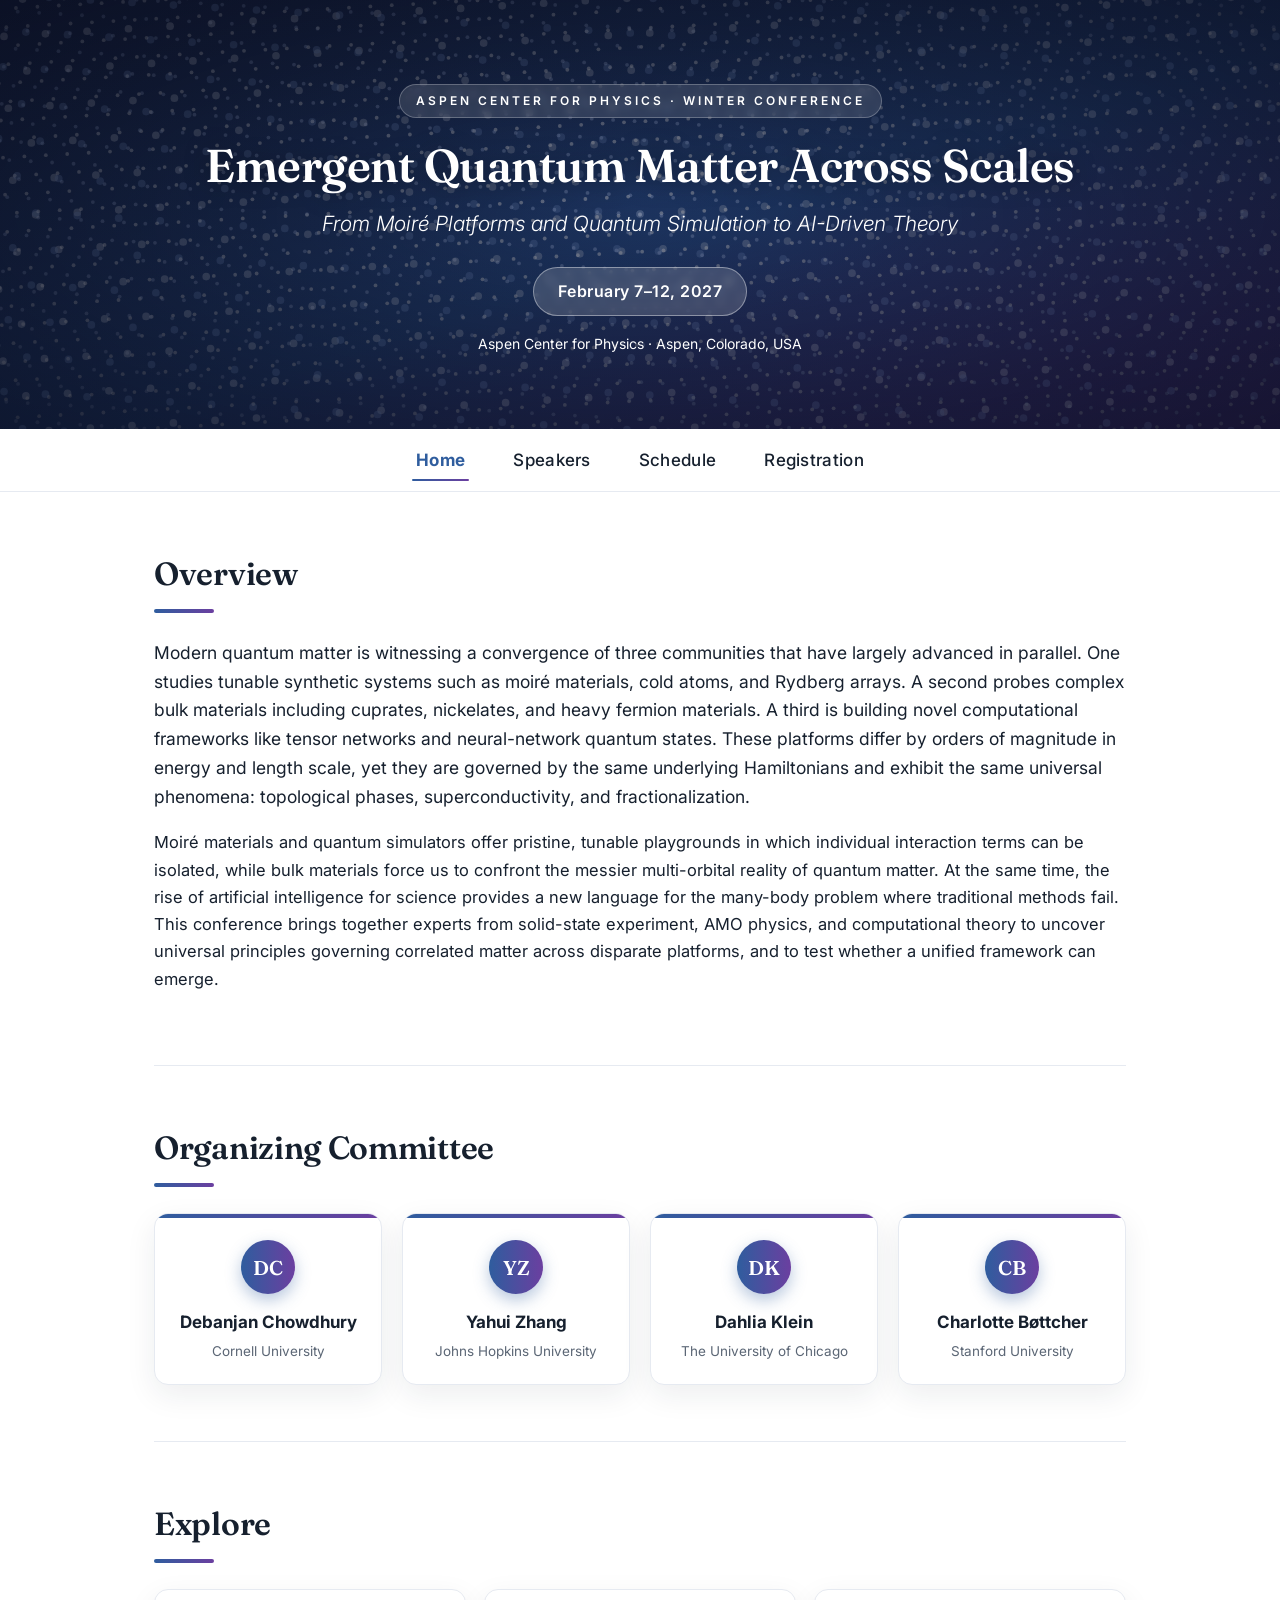
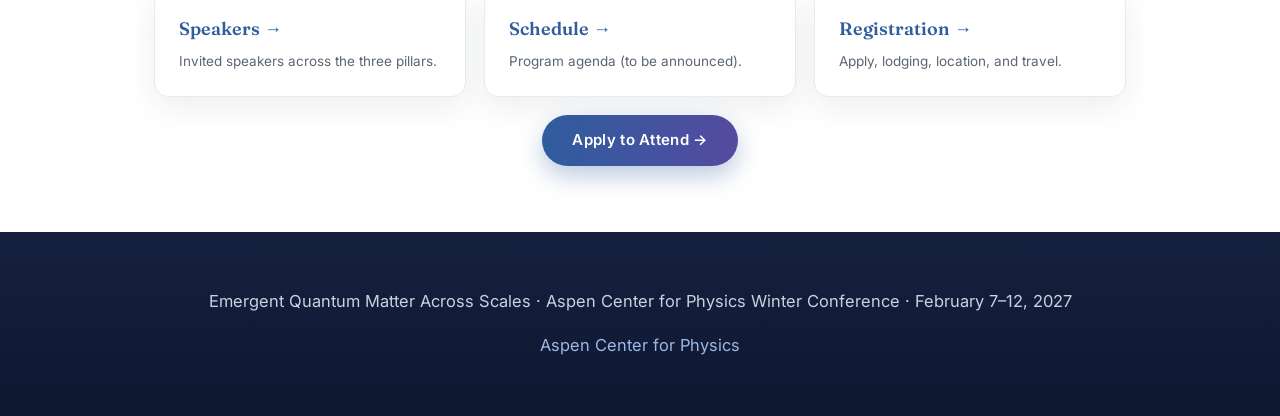
==== index.html @ 1d43a140 "Add Aspen Winter 2027 conference website" ====
<!DOCTYPE html>
<html lang="en">
<head>
<meta charset="UTF-8">
<meta name="viewport" content="width=device-width, initial-scale=1.0">
<title>Home — Emergent Quantum Matter Across Scales · Aspen Winter 2027</title>
<link rel="preconnect" href="https://fonts.googleapis.com">
<link rel="preconnect" href="https://fonts.gstatic.com" crossorigin>
<link href="https://fonts.googleapis.com/css2?family=Fraunces:opsz,wght@9..144,500;9..144,600&family=Inter:wght@300;400;500;600;700&display=swap" rel="stylesheet">
<link rel="stylesheet" href="style.css">
</head>
<body>

<header class="hero">
  <div class="hero-inner">
    <div class="eyebrow">Aspen Center for Physics &middot; Winter Conference</div>
    <h1>Emergent Quantum Matter Across Scales</h1>
    <p class="subtitle">From Moiré Platforms and Quantum Simulation to AI-Driven Theory</p>
    <span class="dates-pill">February 7–12, 2027</span>
    <div class="venue-line">Aspen Center for Physics &middot; Aspen, Colorado, USA</div>
  </div>
</header>

<nav>
  <ul>
    <li><a href="index.html" class="active">Home</a></li>
    <li><a href="speakers.html">Speakers</a></li>
    <li><a href="schedule.html">Schedule</a></li>
    <li><a href="registration.html">Registration</a></li>
  </ul>
</nav>

<main>

  <section id="overview">
    <h2>Overview</h2>
    <div class="rule"></div>
    <p>Modern quantum matter is witnessing a convergence of three communities that have largely advanced in parallel. One studies tunable synthetic systems such as moiré materials, cold atoms, and Rydberg arrays. A second probes complex bulk materials including cuprates, nickelates, and heavy fermion materials. A third is building novel computational frameworks like tensor networks and neural-network quantum states. These platforms differ by orders of magnitude in energy and length scale, yet they are governed by the same underlying Hamiltonians and exhibit the same universal phenomena: topological phases, superconductivity, and fractionalization.</p>
    <p>Moiré materials and quantum simulators offer pristine, tunable playgrounds in which individual interaction terms can be isolated, while bulk materials force us to confront the messier multi-orbital reality of quantum matter. At the same time, the rise of artificial intelligence for science provides a new language for the many-body problem where traditional methods fail. This conference brings together experts from solid-state experiment, AMO physics, and computational theory to uncover universal principles governing correlated matter across disparate platforms, and to test whether a unified framework can emerge.</p>
  </section>

  <section id="organizers">
    <h2>Organizing Committee</h2>
    <div class="rule"></div>
    <div class="org-grid">
      <div class="org-card"><div class="avatar">DC</div><div class="name">Debanjan Chowdhury</div><div class="aff">Cornell University</div></div>
      <div class="org-card"><div class="avatar">YZ</div><div class="name">Yahui Zhang</div><div class="aff">Johns Hopkins University</div></div>
      <div class="org-card"><div class="avatar">DK</div><div class="name">Dahlia Klein</div><div class="aff">The University of Chicago</div></div>
      <div class="org-card"><div class="avatar">CB</div><div class="name">Charlotte Bøttcher</div><div class="aff">Stanford University</div></div>
    </div>
  </section>

  <section id="explore">
    <h2>Explore</h2>
    <div class="rule"></div>
    <div class="quick-grid">
      <a class="quick-card" href="speakers.html"><div class="qt">Speakers →</div><div class="qd">Invited speakers across the three pillars.</div></a>
      <a class="quick-card" href="schedule.html"><div class="qt">Schedule →</div><div class="qd">Program agenda (to be announced).</div></a>
      <a class="quick-card" href="registration.html"><div class="qt">Registration →</div><div class="qd">Apply, lodging, location, and travel.</div></a>
    </div>
    <div style="text-align:center;"><a class="btn" href="registration.html">Apply to Attend →</a></div>
  </section>

</main>

<footer>
  <p>Emergent Quantum Matter Across Scales &middot; Aspen Center for Physics Winter Conference &middot; February 7–12, 2027</p>
  <p><a href="https://aspenphys.org/" target="_blank" rel="noopener">Aspen Center for Physics</a></p>
</footer>

<script src="site.js"></script>
</body>
</html>
---- style.css ----
:root{
  --ink:#16202e;
  --muted:#5b6675;
  --line:#e6eaf1;
  --accent:#2f5d9e;
  --accent2:#6b3fa0;
  --accent3:#3aa0c2;
  --bg:#ffffff;
  --soft:#f7f9fc;
  --maxw:1020px;
  --grad:linear-gradient(90deg,var(--accent),var(--accent2));
  --shadow:0 10px 30px rgba(22,32,46,.08);
  --shadow-lg:0 18px 50px rgba(22,32,46,.16);
}
*{box-sizing:border-box;}
html{scroll-behavior:smooth;}
body{
  margin:0;
  font-family:"Inter",-apple-system,BlinkMacSystemFont,"Segoe UI",Helvetica,Arial,sans-serif;
  color:var(--ink);
  background:var(--bg);
  line-height:1.65;
  -webkit-font-smoothing:antialiased;
  text-rendering:optimizeLegibility;
}
a{color:var(--accent);text-decoration:none;transition:color .2s;}
a:hover{color:var(--accent2);}

/* ===== HERO ===== */
header.hero{
  background:#14213f url("header.svg") center/cover no-repeat;
  color:#fff;
  padding:84px 24px 74px;
  text-align:center;
  position:relative;
  overflow:hidden;
}
header.hero.compact{padding:56px 24px 48px;}
/* animated moiré overlay – beats against the static base lattice */
header.hero::before{
  content:"";
  position:absolute;
  left:50%;top:50%;
  width:150vmax;height:150vmax;
  transform:translate(-50%,-50%) rotate(0deg);
  background:url("header_dots.svg") center/cover no-repeat;
  opacity:.55;
  z-index:1;
  animation:moire 90s linear infinite;
  pointer-events:none;
  will-change:transform;
}
@keyframes moire{
  from{transform:translate(-50%,-50%) rotate(0deg) scale(1);}
  50%{transform:translate(-50%,-50%) rotate(180deg) scale(1.08);}
  to{transform:translate(-50%,-50%) rotate(360deg) scale(1);}
}
/* readability scrim */
header.hero::after{
  content:"";
  position:absolute;inset:0;
  background:radial-gradient(ellipse at center,rgba(12,18,40,.40) 0%,rgba(10,14,32,.66) 100%);
  z-index:2;pointer-events:none;
}
.hero-inner{max-width:var(--maxw);margin:0 auto;position:relative;z-index:3;}
.eyebrow{
  display:inline-block;
  letter-spacing:3px;text-transform:uppercase;
  font-size:12px;font-weight:600;
  padding:6px 16px;border-radius:30px;
  background:rgba(255,255,255,.12);
  border:1px solid rgba(255,255,255,.25);
  -webkit-backdrop-filter:blur(4px);backdrop-filter:blur(4px);
  margin-bottom:22px;
  animation:rise .7s ease both;
}
header.hero h1{
  font-family:"Fraunces","Georgia",serif;
  font-size:clamp(28px,4.6vw,46px);
  line-height:1.15;margin:0 0 14px;font-weight:600;
  letter-spacing:-.5px;
  text-shadow:0 2px 24px rgba(0,0,0,.35);
  animation:rise .7s .05s ease both;
}
header.hero.compact h1{font-size:clamp(22px,3vw,30px);margin-bottom:6px;}
header.hero .subtitle{
  font-size:clamp(16px,2vw,21px);
  font-weight:300;font-style:italic;opacity:.96;
  margin:0 auto 26px;max-width:780px;
  animation:rise .7s .1s ease both;
}
header.hero.compact .subtitle{font-size:16px;margin-bottom:0;}
.dates-pill{
  display:inline-block;
  font-size:16px;font-weight:600;letter-spacing:.5px;
  background:rgba(255,255,255,.16);
  border:1px solid rgba(255,255,255,.4);
  padding:10px 24px;border-radius:30px;
  -webkit-backdrop-filter:blur(4px);backdrop-filter:blur(4px);
  animation:rise .7s .15s ease both;
}
.venue-line{font-size:14px;margin-top:16px;opacity:.9;animation:rise .7s .2s ease both;}
@keyframes rise{from{opacity:0;transform:translateY(16px);}to{opacity:1;transform:translateY(0);}}

/* ===== NAV ===== */
nav{
  position:sticky;top:0;z-index:40;
  background:rgba(255,255,255,.82);
  -webkit-backdrop-filter:saturate(180%) blur(12px);
  backdrop-filter:saturate(180%) blur(12px);
  border-bottom:1px solid var(--line);
  transition:box-shadow .25s;
}
nav.scrolled{box-shadow:0 6px 22px rgba(22,32,46,.10);}
nav ul{
  max-width:var(--maxw);margin:0 auto;padding:0;
  list-style:none;display:flex;flex-wrap:wrap;justify-content:center;
}
nav a{
  position:relative;display:block;
  font-size:17px;font-weight:500;letter-spacing:.3px;color:var(--ink);
  padding:17px 24px;
}
nav a::after{
  content:"";position:absolute;left:20px;right:20px;bottom:10px;height:2px;
  background:var(--grad);transform:scaleX(0);transform-origin:left;
  transition:transform .25s;border-radius:2px;
}
nav a:hover{color:var(--accent);}
nav a:hover::after,nav a.active::after{transform:scaleX(1);}
nav a.active{color:var(--accent);font-weight:700;}

/* ===== CONTENT ===== */
main{max-width:var(--maxw);margin:0 auto;padding:0 24px;}
section{padding:56px 0;border-bottom:1px solid var(--line);}
section:last-child{border-bottom:none;}
h2{
  font-family:"Fraunces","Georgia",serif;
  font-size:clamp(24px,3vw,32px);margin:0 0 8px;color:var(--ink);font-weight:600;
  letter-spacing:-.3px;
}
.rule{width:60px;height:4px;background:var(--grad);border-radius:3px;margin:0 0 26px;}
p{font-size:16.5px;}
section p:first-of-type{font-size:17.5px;}

/* reveal on scroll */
[data-reveal]{opacity:0;transform:translateY(24px);transition:opacity .7s ease,transform .7s ease;}
[data-reveal].in{opacity:1;transform:none;}

/* ===== AT A GLANCE ===== */
.glance{
  display:grid;grid-template-columns:repeat(3,1fr);gap:0;
  background:var(--soft);border:1px solid var(--line);border-radius:16px;
  overflow:hidden;box-shadow:var(--shadow);margin-top:6px;
}
.glance .g{padding:24px 18px;text-align:center;border-right:1px solid var(--line);}
.glance .g:last-child{border-right:none;}
.glance .gv{font-family:"Fraunces",serif;font-size:24px;font-weight:600;
  background:var(--grad);-webkit-background-clip:text;background-clip:text;color:transparent;}
.glance .gl{font-size:12.5px;text-transform:uppercase;letter-spacing:1px;color:var(--muted);margin-top:6px;}

/* ===== ORGANIZERS ===== */
.org-grid{display:grid;grid-template-columns:repeat(auto-fit,minmax(220px,1fr));gap:20px;margin-top:8px;}
.org-card{
  position:relative;background:#fff;border:1px solid var(--line);
  border-radius:14px;padding:26px 20px 22px;text-align:center;
  box-shadow:var(--shadow);transition:transform .25s,box-shadow .25s;overflow:hidden;
}
.org-card::before{content:"";position:absolute;top:0;left:0;right:0;height:4px;background:var(--grad);}
.org-card:hover{transform:translateY(-5px);box-shadow:var(--shadow-lg);}
.org-card .avatar{
  width:54px;height:54px;border-radius:50%;margin:0 auto 14px;
  display:flex;align-items:center;justify-content:center;
  font-family:"Fraunces",serif;font-size:20px;font-weight:600;color:#fff;
  background:var(--grad);box-shadow:0 6px 16px rgba(47,93,158,.35);
}
.org-card .name{font-size:17px;font-weight:700;}
.org-card .aff{font-size:13.5px;color:var(--muted);margin-top:4px;}

/* ===== SPEAKERS ===== */
.pillar{margin-bottom:38px;}
.pillar h3{
  font-size:15px;letter-spacing:1px;text-transform:uppercase;font-weight:700;
  color:var(--accent2);margin:0 0 16px;display:flex;align-items:center;gap:12px;
}
.pillar h3::before{content:"";width:26px;height:3px;background:var(--grad);border-radius:2px;}
.spk-grid{display:grid;grid-template-columns:repeat(auto-fill,minmax(238px,1fr));gap:12px;}
.spk{
  background:#fff;border:1px solid var(--line);border-radius:12px;
  padding:13px 16px;box-shadow:0 4px 14px rgba(22,32,46,.05);
  transition:transform .2s,box-shadow .2s,border-color .2s;
}
.spk:hover{transform:translateY(-3px);box-shadow:var(--shadow);border-color:#cfdcef;}
.spk .nm{display:block;font-weight:600;font-size:15px;}
.spk .af{display:block;color:var(--muted);font-size:13px;margin-top:2px;}
.note{
  background:#fff8ec;border:1px solid #f0d9a6;border-left:4px solid #e0a93b;
  border-radius:10px;padding:14px 18px;font-size:13.5px;color:#7a5a16;margin-bottom:24px;
}

/* ===== INFO / CARDS ===== */
.venue-grid{display:grid;grid-template-columns:1fr 1fr;gap:22px;}
.info-box{
  background:#fff;border:1px solid var(--line);border-radius:14px;padding:24px;
  box-shadow:var(--shadow);transition:transform .25s,box-shadow .25s;
}
.info-box:hover{transform:translateY(-4px);box-shadow:var(--shadow-lg);}
.info-box h4{
  font-size:13px;letter-spacing:1px;text-transform:uppercase;font-weight:700;
  color:var(--accent);margin:0 0 12px;display:flex;align-items:center;gap:8px;
}
.info-box p{margin:0 0 8px;font-size:15px;}

/* ===== QUICK LINKS ===== */
.quick-grid{display:grid;grid-template-columns:repeat(auto-fit,minmax(210px,1fr));gap:18px;margin-top:8px;}
.quick-card{
  display:block;background:#fff;border:1px solid var(--line);border-radius:14px;padding:24px;
  color:var(--ink);box-shadow:var(--shadow);transition:transform .25s,box-shadow .25s,border-color .25s;
}
.quick-card:hover{transform:translateY(-5px);box-shadow:var(--shadow-lg);border-color:#cfdcef;color:var(--ink);}
.quick-card .qt{font-family:"Fraunces",serif;font-weight:600;font-size:18px;color:var(--accent);}
.quick-card:hover .qt{color:var(--accent2);}
.quick-card .qd{font-size:13.5px;color:var(--muted);margin-top:6px;}

/* ===== BUTTON / CTA ===== */
.btn{
  display:inline-block;margin-top:18px;
  font-weight:600;font-size:15px;letter-spacing:.3px;color:#fff;
  background:var(--grad);background-size:160% 100%;background-position:0 0;
  padding:13px 30px;border-radius:30px;
  box-shadow:0 10px 24px rgba(47,93,158,.32);
  transition:background-position .4s,transform .2s,box-shadow .2s;
}
.btn:hover{background-position:100% 0;color:#fff;transform:translateY(-2px);box-shadow:0 14px 30px rgba(107,63,160,.38);}

/* ===== SCHEDULE TBA ===== */
.tba{
  text-align:center;padding:46px 24px;border:1.5px dashed var(--line);border-radius:16px;
  background:var(--soft);color:var(--muted);margin-top:10px;
}
.tba p:first-child{font-family:"Fraunces",serif;font-size:20px;color:var(--ink);margin-top:0;}

/* ===== FOOTER ===== */
footer{
  background:linear-gradient(180deg,#16213f,#0e1730);color:#c8d2e0;text-align:center;
  padding:40px 24px;font-size:13.5px;margin-top:10px;
}
footer a{color:#9db8e6;}
footer .dot{opacity:.45;margin:0 8px;}

@media(max-width:760px){
  .venue-grid{grid-template-columns:1fr;}
  .glance{grid-template-columns:1fr;}
  .glance .g{border-right:none;border-bottom:1px solid var(--line);}
  .glance .g:last-child{border-bottom:none;}
  section{padding:42px 0;}
}
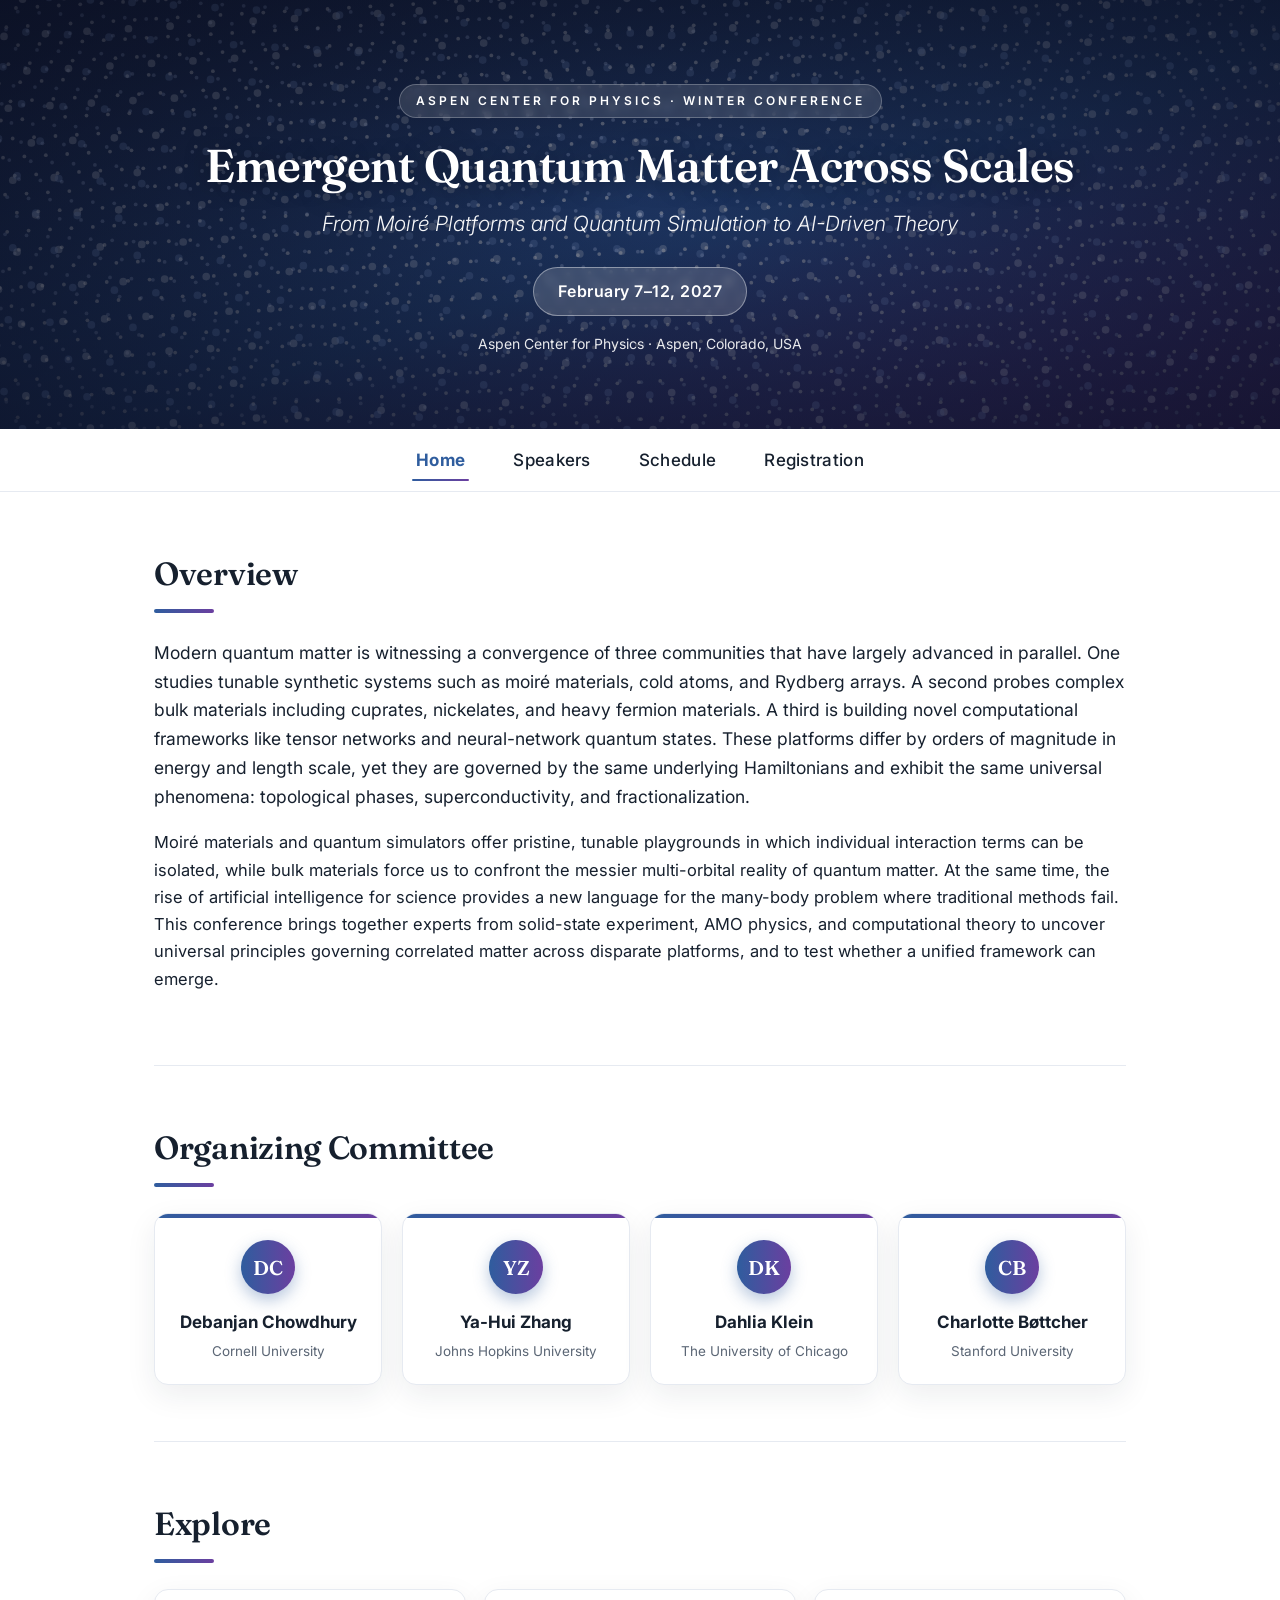
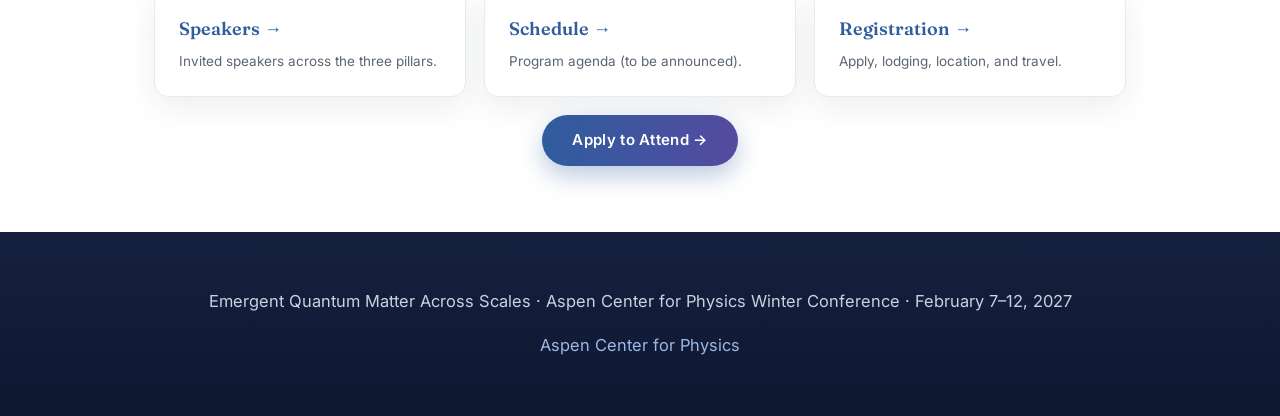
==== commit 32d1a182: "Spell organizer name as Ya-Hui Zhang Co-Authored-By: Claude Fable 5 <noreply@anthropic.com>" ====
--- a/index.html
+++ b/index.html
@@ -44,7 +44,7 @@
     <div class="rule"></div>
     <div class="org-grid">
       <div class="org-card"><div class="avatar">DC</div><div class="name">Debanjan Chowdhury</div><div class="aff">Cornell University</div></div>
-      <div class="org-card"><div class="avatar">YZ</div><div class="name">Yahui Zhang</div><div class="aff">Johns Hopkins University</div></div>
+      <div class="org-card"><div class="avatar">YZ</div><div class="name">Ya-Hui Zhang</div><div class="aff">Johns Hopkins University</div></div>
       <div class="org-card"><div class="avatar">DK</div><div class="name">Dahlia Klein</div><div class="aff">The University of Chicago</div></div>
       <div class="org-card"><div class="avatar">CB</div><div class="name">Charlotte Bøttcher</div><div class="aff">Stanford University</div></div>
     </div>
--- a/style.css
+++ b/style.css
@@ -36,24 +36,17 @@
   overflow:hidden;
 }
 header.hero.compact{padding:56px 24px 48px;}
-/* animated moiré overlay – beats against the static base lattice */
+/* static moiré overlay over the base lattice */
 header.hero::before{
   content:"";
   position:absolute;
   left:50%;top:50%;
   width:150vmax;height:150vmax;
-  transform:translate(-50%,-50%) rotate(0deg);
+  transform:translate(-50%,-50%);
   background:url("header_dots.svg") center/cover no-repeat;
   opacity:.55;
   z-index:1;
-  animation:moire 90s linear infinite;
   pointer-events:none;
-  will-change:transform;
-}
-@keyframes moire{
-  from{transform:translate(-50%,-50%) rotate(0deg) scale(1);}
-  50%{transform:translate(-50%,-50%) rotate(180deg) scale(1.08);}
-  to{transform:translate(-50%,-50%) rotate(360deg) scale(1);}
 }
 /* readability scrim */
 header.hero::after{
@@ -72,7 +65,6 @@
   border:1px solid rgba(255,255,255,.25);
   -webkit-backdrop-filter:blur(4px);backdrop-filter:blur(4px);
   margin-bottom:22px;
-  animation:rise .7s ease both;
 }
 header.hero h1{
   font-family:"Fraunces","Georgia",serif;
@@ -80,14 +72,12 @@
   line-height:1.15;margin:0 0 14px;font-weight:600;
   letter-spacing:-.5px;
   text-shadow:0 2px 24px rgba(0,0,0,.35);
-  animation:rise .7s .05s ease both;
 }
 header.hero.compact h1{font-size:clamp(22px,3vw,30px);margin-bottom:6px;}
 header.hero .subtitle{
   font-size:clamp(16px,2vw,21px);
   font-weight:300;font-style:italic;opacity:.96;
   margin:0 auto 26px;max-width:780px;
-  animation:rise .7s .1s ease both;
 }
 header.hero.compact .subtitle{font-size:16px;margin-bottom:0;}
 .dates-pill{
@@ -97,10 +87,8 @@
   border:1px solid rgba(255,255,255,.4);
   padding:10px 24px;border-radius:30px;
   -webkit-backdrop-filter:blur(4px);backdrop-filter:blur(4px);
-  animation:rise .7s .15s ease both;
-}
-.venue-line{font-size:14px;margin-top:16px;opacity:.9;animation:rise .7s .2s ease both;}
-@keyframes rise{from{opacity:0;transform:translateY(16px);}to{opacity:1;transform:translateY(0);}}
+}
+.venue-line{font-size:14px;margin-top:16px;opacity:.9;}
 
 /* ===== NAV ===== */
 nav{
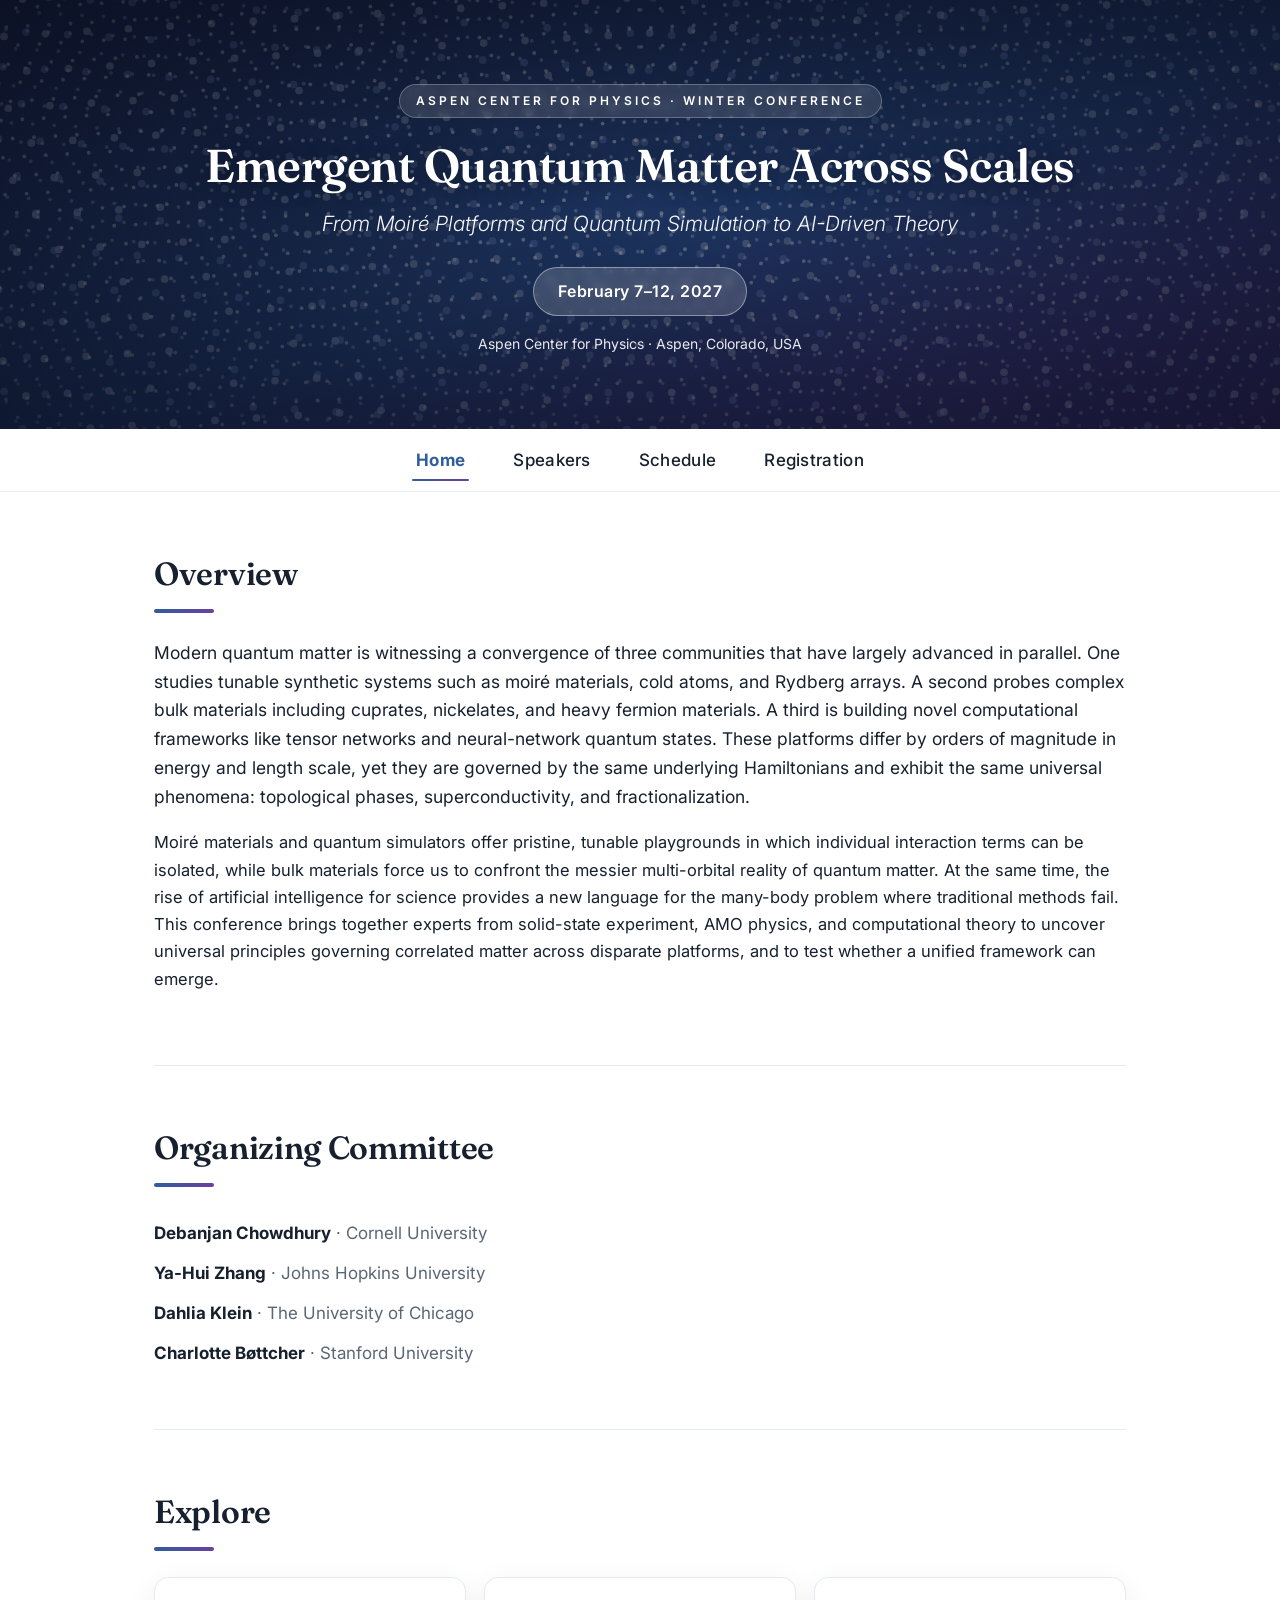
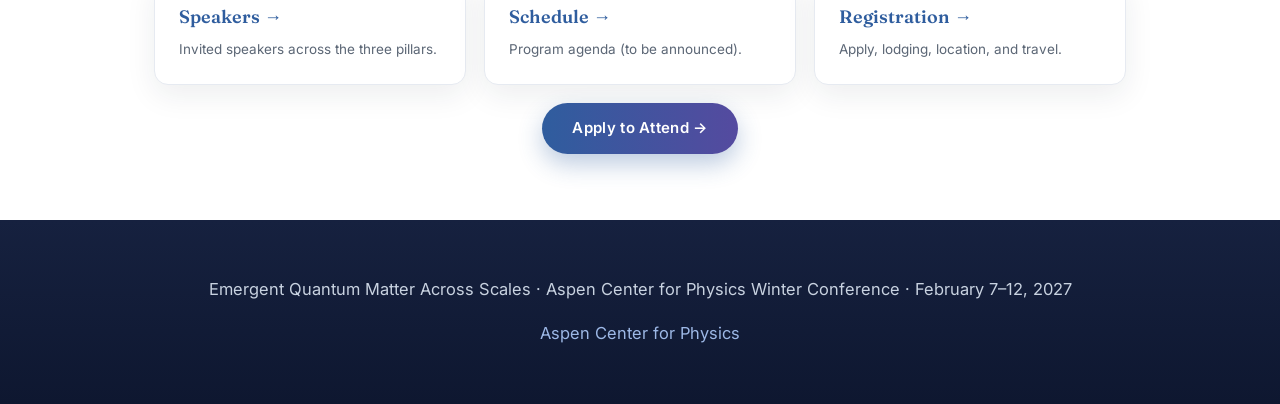
==== commit 584b9e04: "Simplify organizers to a plain name-and-affiliation list Co-Authored-By: Claude Fable 5 <noreply@ant" ====
--- a/index.html
+++ b/index.html
@@ -42,12 +42,12 @@
   <section id="organizers">
     <h2>Organizing Committee</h2>
     <div class="rule"></div>
-    <div class="org-grid">
-      <div class="org-card"><div class="avatar">DC</div><div class="name">Debanjan Chowdhury</div><div class="aff">Cornell University</div></div>
-      <div class="org-card"><div class="avatar">YZ</div><div class="name">Ya-Hui Zhang</div><div class="aff">Johns Hopkins University</div></div>
-      <div class="org-card"><div class="avatar">DK</div><div class="name">Dahlia Klein</div><div class="aff">The University of Chicago</div></div>
-      <div class="org-card"><div class="avatar">CB</div><div class="name">Charlotte Bøttcher</div><div class="aff">Stanford University</div></div>
-    </div>
+    <ul class="org-list">
+      <li><strong>Debanjan Chowdhury</strong><span class="aff"> &middot; Cornell University</span></li>
+      <li><strong>Ya-Hui Zhang</strong><span class="aff"> &middot; Johns Hopkins University</span></li>
+      <li><strong>Dahlia Klein</strong><span class="aff"> &middot; The University of Chicago</span></li>
+      <li><strong>Charlotte Bøttcher</strong><span class="aff"> &middot; Stanford University</span></li>
+    </ul>
   </section>
 
   <section id="explore">
--- a/style.css
+++ b/style.css
@@ -148,22 +148,9 @@
 .glance .gl{font-size:12.5px;text-transform:uppercase;letter-spacing:1px;color:var(--muted);margin-top:6px;}
 
 /* ===== ORGANIZERS ===== */
-.org-grid{display:grid;grid-template-columns:repeat(auto-fit,minmax(220px,1fr));gap:20px;margin-top:8px;}
-.org-card{
-  position:relative;background:#fff;border:1px solid var(--line);
-  border-radius:14px;padding:26px 20px 22px;text-align:center;
-  box-shadow:var(--shadow);transition:transform .25s,box-shadow .25s;overflow:hidden;
-}
-.org-card::before{content:"";position:absolute;top:0;left:0;right:0;height:4px;background:var(--grad);}
-.org-card:hover{transform:translateY(-5px);box-shadow:var(--shadow-lg);}
-.org-card .avatar{
-  width:54px;height:54px;border-radius:50%;margin:0 auto 14px;
-  display:flex;align-items:center;justify-content:center;
-  font-family:"Fraunces",serif;font-size:20px;font-weight:600;color:#fff;
-  background:var(--grad);box-shadow:0 6px 16px rgba(47,93,158,.35);
-}
-.org-card .name{font-size:17px;font-weight:700;}
-.org-card .aff{font-size:13.5px;color:var(--muted);margin-top:4px;}
+.org-list{list-style:none;padding:0;margin:8px 0 0;}
+.org-list li{font-size:17px;padding:6px 0;}
+.org-list .aff{color:var(--muted);}
 
 /* ===== SPEAKERS ===== */
 .pillar{margin-bottom:38px;}
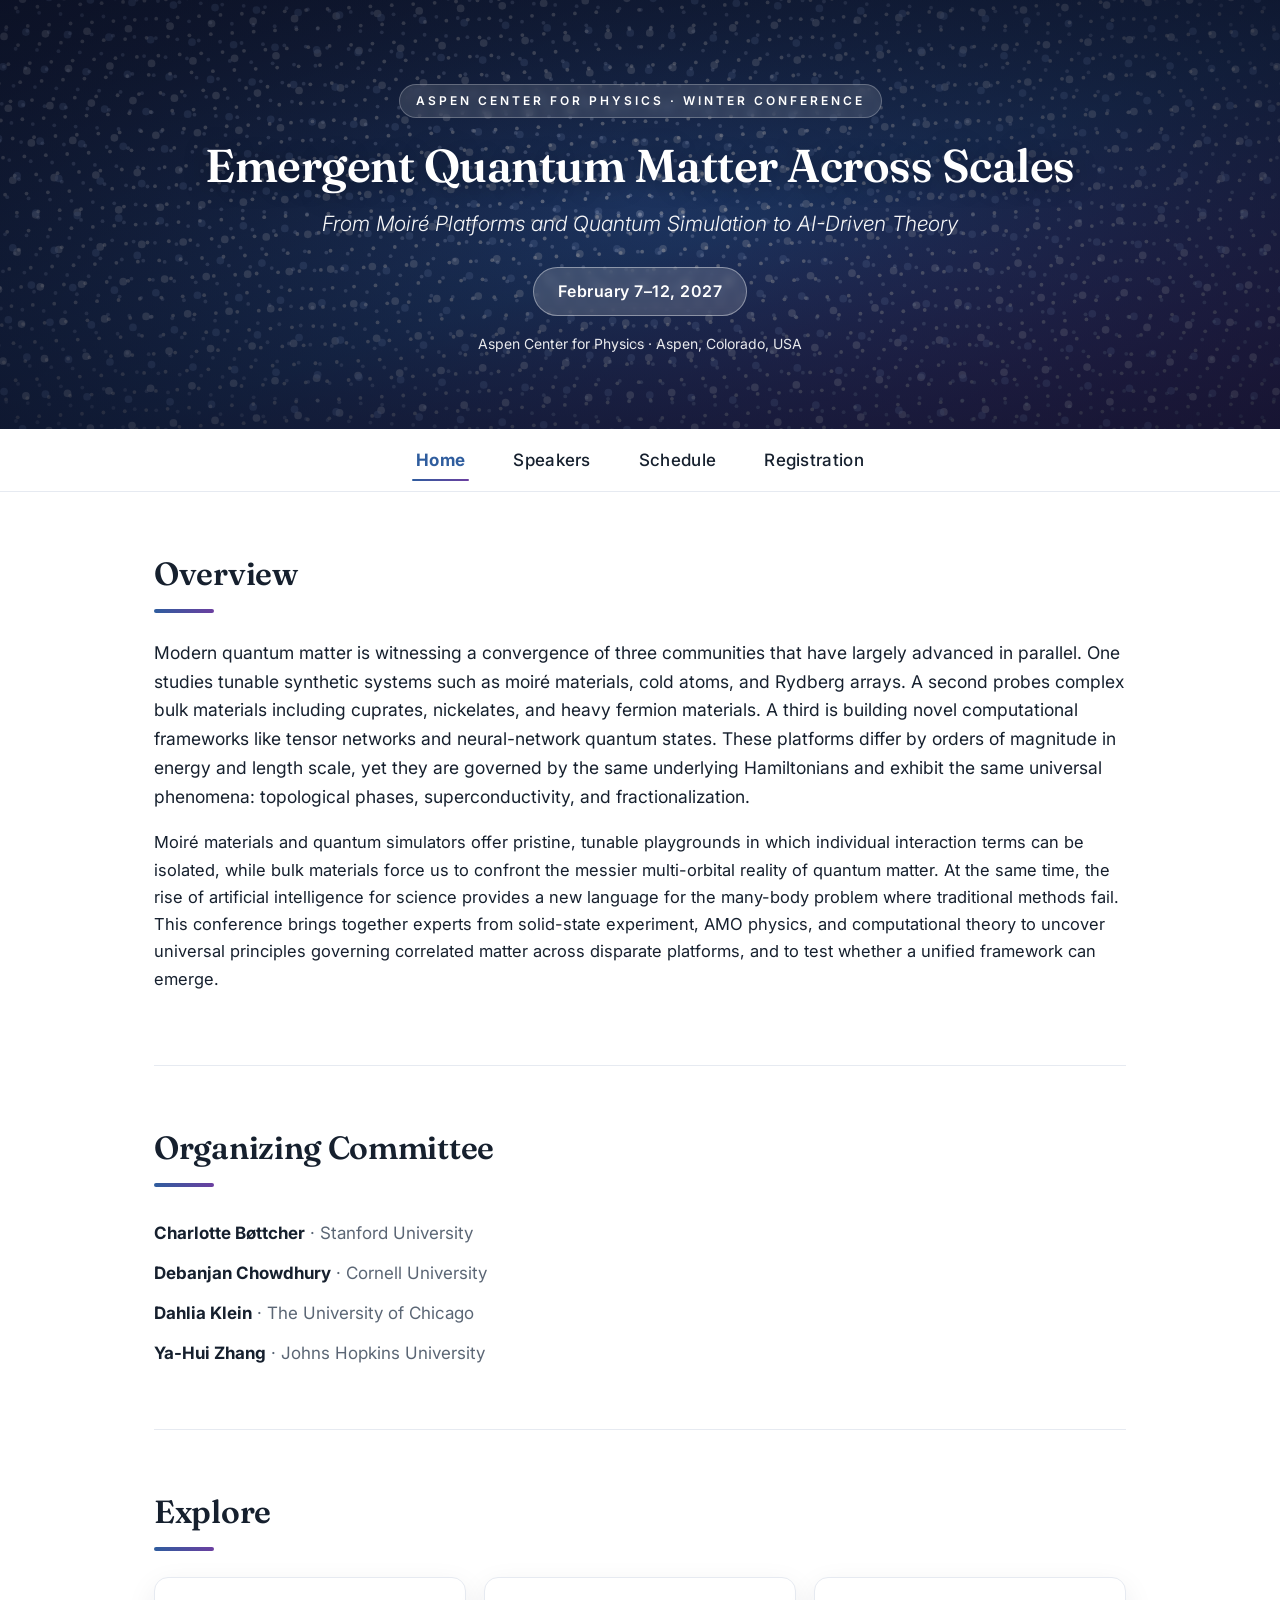
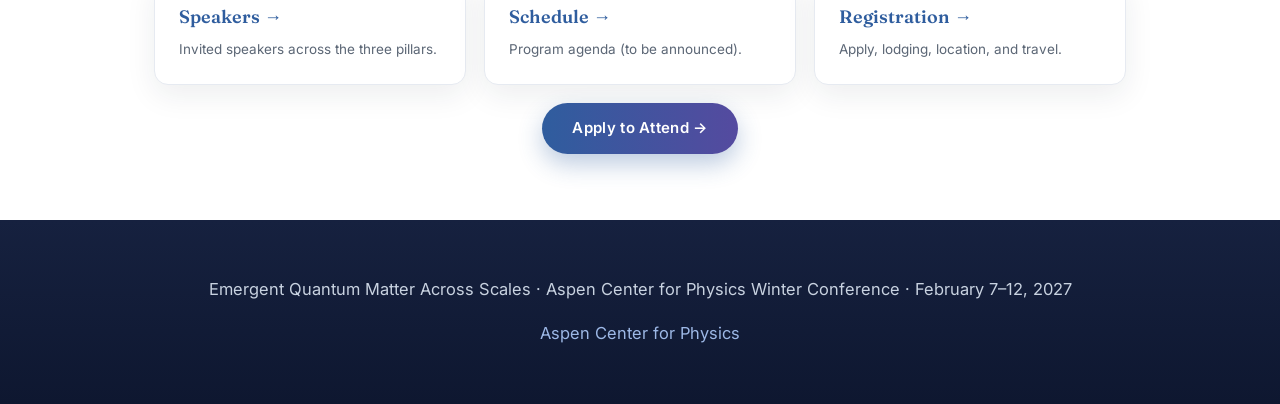
==== commit f3936443: "Order organizers alphabetically by last name Co-Authored-By: Claude Fable 5 <noreply@anthropic.com>" ====
--- a/index.html
+++ b/index.html
@@ -43,10 +43,10 @@
     <h2>Organizing Committee</h2>
     <div class="rule"></div>
     <ul class="org-list">
+      <li><strong>Charlotte Bøttcher</strong><span class="aff"> &middot; Stanford University</span></li>
       <li><strong>Debanjan Chowdhury</strong><span class="aff"> &middot; Cornell University</span></li>
+      <li><strong>Dahlia Klein</strong><span class="aff"> &middot; The University of Chicago</span></li>
       <li><strong>Ya-Hui Zhang</strong><span class="aff"> &middot; Johns Hopkins University</span></li>
-      <li><strong>Dahlia Klein</strong><span class="aff"> &middot; The University of Chicago</span></li>
-      <li><strong>Charlotte Bøttcher</strong><span class="aff"> &middot; Stanford University</span></li>
     </ul>
   </section>
 
